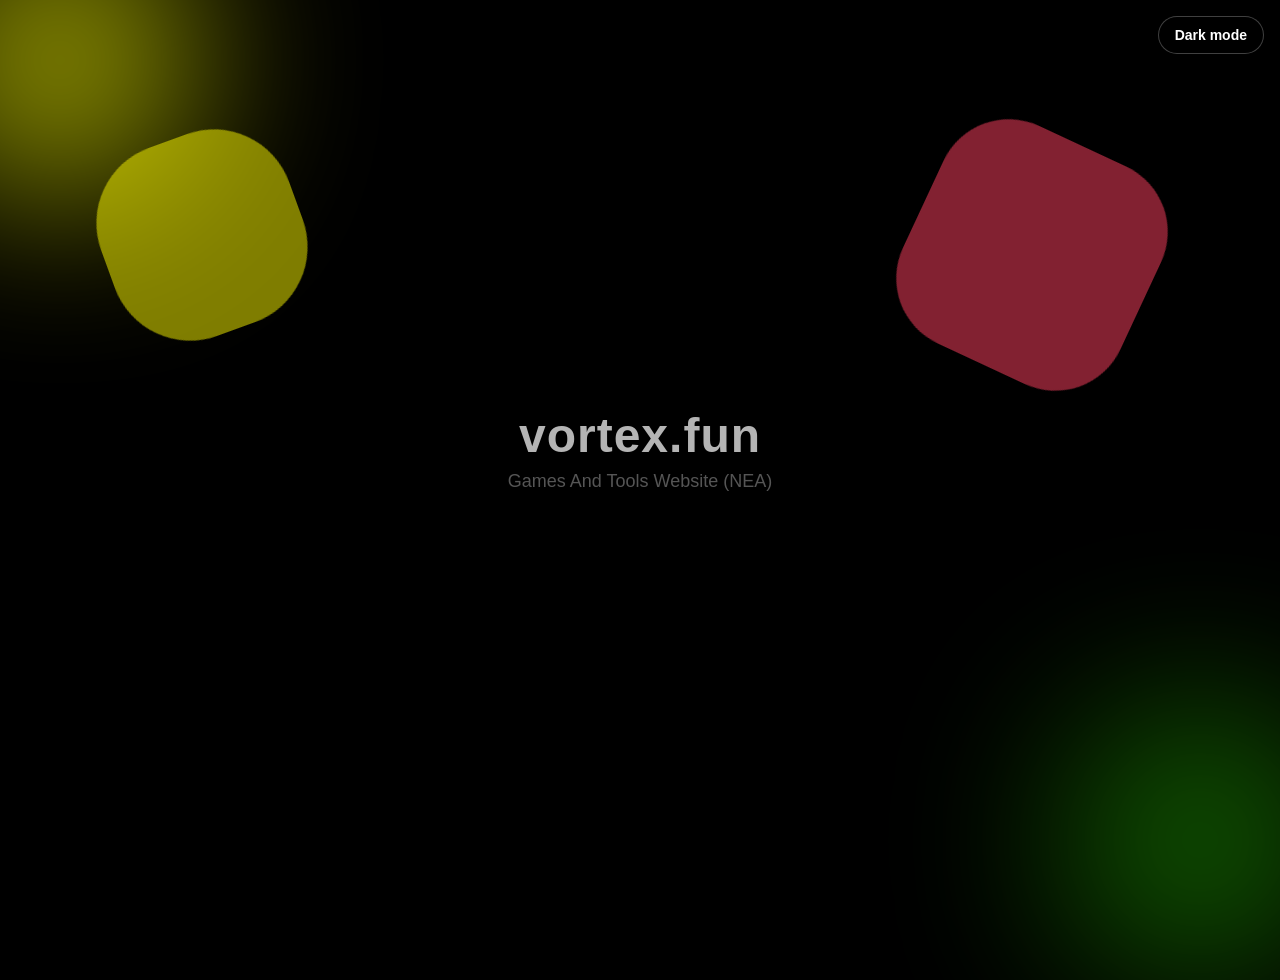
==== index.html @ 30645f9e "Add files via upload Backup for NEA work to ensure that proggress can be made accross the summer hol" ====
<!DOCTYPE html>
<html lang="en">
<head>
  <meta charset="UTF-8" />
  <meta name="viewport" content="width=device-width, initial-scale=1.0" />
  <title>vortex.fun</title>

  <style>
    body {
      margin: 0;
      min-height: 100vh;
      background: #000000;
      font-family: Arial, sans-serif;
      display: flex;
      flex-direction: column;
      justify-content: center;
      align-items: center;
      position: relative;
      overflow: hidden;
    }

    body::before,
    body::after {
      content: "";
      position: absolute;
      border-radius: 50%;
      filter: blur(90px);
      opacity: 0.6;
      pointer-events: none;
    }

    body::before {
      width: 280px;
      height: 280px;
      top: -80px;
      left: -80px;
      background: rgb(251, 255, 0);
    }

    body::after {
      width: 280px;
      height: 280px;
      bottom: -80px;
      right: -60px;
      background: rgba(51, 255, 0, 0.575);
    }

    .shape {
      position: absolute;
      width: 240px;
      height: 240px;
      border-radius: 30%;
      background: rgba(244, 63, 93, 0.534);
      top: 15%;
      right: 10%;
      transform: rotate(25deg);
      filter: blur(0.5px);
      pointer-events: none;
    }

    .shape.alt {
      width: 200px;
      height: 200px;
      border-radius: 40%;
      background: rgba(255, 251, 0, 0.493);
      bottom: 12%;
      left: 8%;
      transform: rotate(-20deg);
    }

    .top-text {
      position: relative;
      z-index: 1;
      text-align: center;
      font-size: clamp(32px, 6vw, 48px);
      font-weight: 700;
      margin-top: 0;
      color: #b4b4b4;
      letter-spacing: 1px;
    }

    .sub-text {
      position: relative;
      z-index: 1;
      text-align: center;
      font-size: 18px;
      color: #555;
      margin-top: 8px;
    }

    .theme-toggle {
      position: absolute;
      top: 16px;
      right: 16px;
      z-index: 2;
      padding: 10px 16px;
      font-size: 14px;
      font-weight: 600;
      border: 1px solid rgba(255, 255, 255, 0.25);
      border-radius: 999px;
      background: rgba(0, 0, 0, 0.45);
      color: #fff;
      cursor: pointer;
      backdrop-filter: blur(12px);
    }

    body.light {
      background: #f5f5f5;
      color: #111;
    }

    body.light::before {
      background: #ffe066;
    }

    body.light::after {
      background: rgba(0, 160, 255, 0.25);
    }

    body.light .shape {
      background: rgba(244, 63, 93, 0.34);
    }

    body.light .shape.alt {
      background: rgba(255, 191, 0, 0.35);
    }

    body.light .top-text {
      color: #111;
    }

    body.light .sub-text {
      color: #444;
    }
  </style>
</head>
<body>
  <button id="theme-toggle" class="theme-toggle" type="button">Dark mode</button>
  <div class="shape"></div>
  <div class="shape alt"></div>
  <div class="top-text">vortex.fun</div>
  <div class="sub-text">Games And Tools Website (NEA)</div>
  <script>
    const body = document.body;
    const toggle = document.getElementById('theme-toggle');
    const storedTheme = localStorage.getItem('theme');

    if (storedTheme === 'light') {
      body.classList.add('light');
    }

    const updateButton = () => {
      toggle.textContent = body.classList.contains('light') ? 'Light mode' : 'Dark mode';
    };

    updateButton();

    toggle.addEventListener('click', () => {
      body.classList.toggle('light');
      const theme = body.classList.contains('light') ? 'light' : 'dark';
      localStorage.setItem('theme', theme);
      updateButton();
    });
  </script>
</body>
</html>
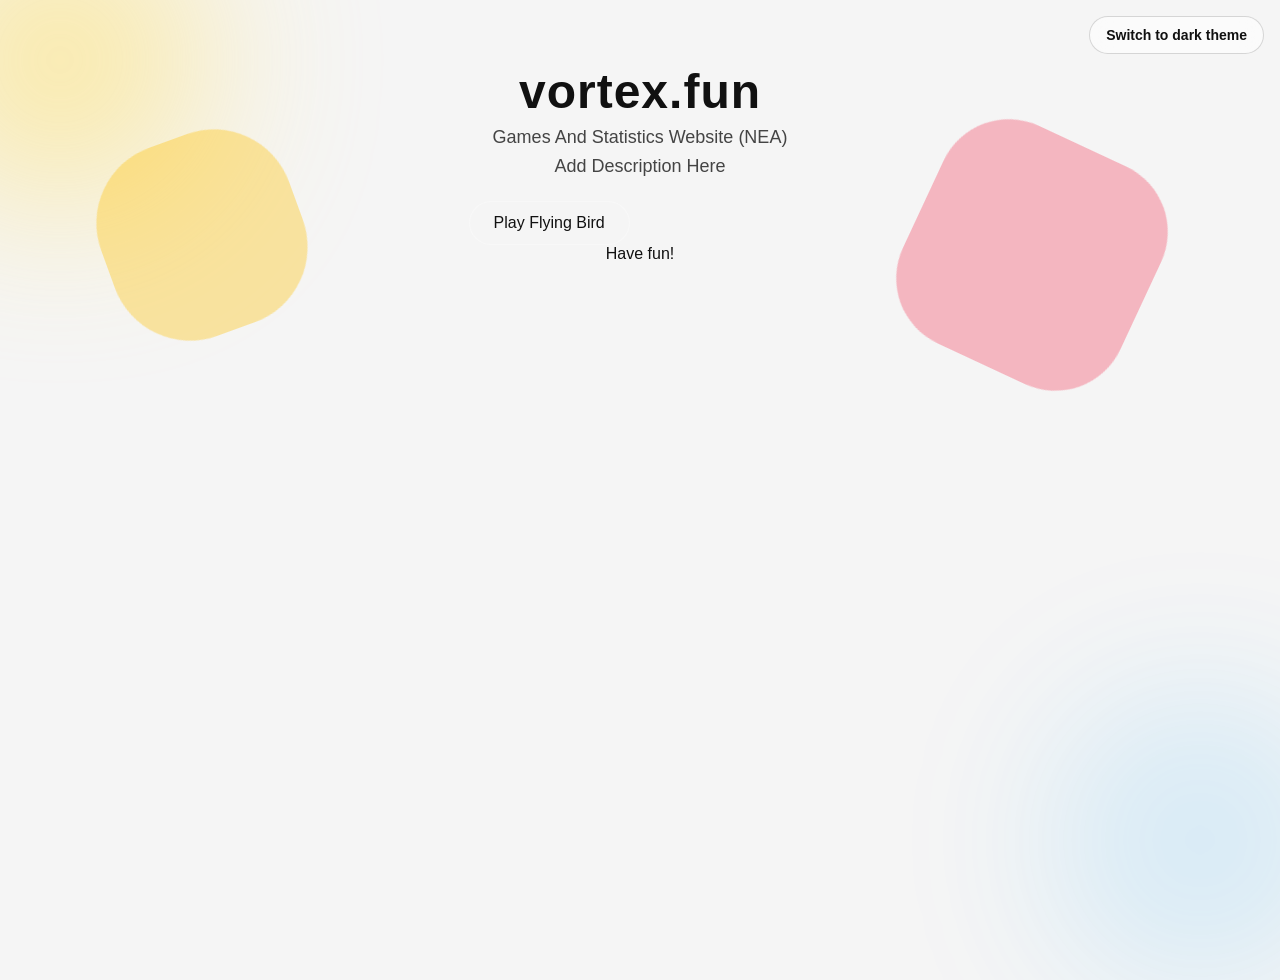
==== commit 2b323e94: "Refactor index.html for theme toggle and styles Updated styles, added theme toggle functionality, an" ====
--- a/index.html
+++ b/index.html
@@ -3,20 +3,43 @@
 <head>
   <meta charset="UTF-8" />
   <meta name="viewport" content="width=device-width, initial-scale=1.0" />
+  <meta name="description" content="vortex.fun — games and tools website project for NEA." />
   <title>vortex.fun</title>
 
   <style>
+    :root {
+      color-scheme: dark light;
+      --bg: #000;
+      --text: #b4b4b4;
+      --subtext: #555;
+      --surface: rgba(0, 0, 0, 0.45);
+      --surface-border: rgba(255, 255, 255, 0.25);
+      --accent-1: rgba(251, 255, 0, 0.8);
+      --accent-2: rgba(51, 255, 0, 0.575);
+      --shape-1: rgba(244, 63, 93, 0.534);
+      --shape-2: rgba(255, 251, 0, 0.493);
+      --transition: 0.33s ease;
+    }
+
+    * {
+      box-sizing: border-box;
+    }
+
     body {
       margin: 0;
       min-height: 100vh;
-      background: #000000;
-      font-family: Arial, sans-serif;
       display: flex;
       flex-direction: column;
-      justify-content: center;
+      justify-content: flex-start;
       align-items: center;
       position: relative;
-      overflow: hidden;
+      overflow-x: hidden;
+      overflow-y: auto;
+      padding: 64px 0 128px;
+      background: var(--bg);
+      color: var(--text);
+      font-family: "Segoe UI", Arial, sans-serif;
+      transition: background var(--transition), color var(--transition);
     }
 
     body::before,
@@ -27,6 +50,7 @@
       filter: blur(90px);
       opacity: 0.6;
       pointer-events: none;
+      transition: background var(--transition), opacity var(--transition);
     }
 
     body::before {
@@ -34,7 +58,7 @@
       height: 280px;
       top: -80px;
       left: -80px;
-      background: rgb(251, 255, 0);
+      background: var(--accent-1);
     }
 
     body::after {
@@ -42,7 +66,7 @@
       height: 280px;
       bottom: -80px;
       right: -60px;
-      background: rgba(51, 255, 0, 0.575);
+      background: var(--accent-2);
     }
 
     .shape {
@@ -50,42 +74,23 @@
       width: 240px;
       height: 240px;
       border-radius: 30%;
-      background: rgba(244, 63, 93, 0.534);
+      background: var(--shape-1);
       top: 15%;
       right: 10%;
       transform: rotate(25deg);
       filter: blur(0.5px);
       pointer-events: none;
+      transition: background var(--transition), transform var(--transition);
     }
 
     .shape.alt {
       width: 200px;
       height: 200px;
       border-radius: 40%;
-      background: rgba(255, 251, 0, 0.493);
+      background: var(--shape-2);
       bottom: 12%;
       left: 8%;
       transform: rotate(-20deg);
-    }
-
-    .top-text {
-      position: relative;
-      z-index: 1;
-      text-align: center;
-      font-size: clamp(32px, 6vw, 48px);
-      font-weight: 700;
-      margin-top: 0;
-      color: #b4b4b4;
-      letter-spacing: 1px;
-    }
-
-    .sub-text {
-      position: relative;
-      z-index: 1;
-      text-align: center;
-      font-size: 18px;
-      color: #555;
-      margin-top: 8px;
     }
 
     .theme-toggle {
@@ -96,71 +101,118 @@
       padding: 10px 16px;
       font-size: 14px;
       font-weight: 600;
-      border: 1px solid rgba(255, 255, 255, 0.25);
+      border: 1px solid var(--surface-border);
       border-radius: 999px;
-      background: rgba(0, 0, 0, 0.45);
+      background: var(--surface);
       color: #fff;
       cursor: pointer;
       backdrop-filter: blur(12px);
-    }
-
+      transition: background var(--transition), color var(--transition), border-color var(--transition);
+    }
+
+    .top-text,
+    .sub-text,
+    .bottom-text,
+    .link-button {
+      position: relative;
+      z-index: 1;
+      text-align: center;
+      padding: 0 24px;
+      margin: 0;
+    }
+
+    .top-text {
+      font-size: clamp(32px, 6vw, 48px);
+      font-weight: 700;
+      letter-spacing: 1px;
+    }
+
+    .link-button {
+      display: inline-block;
+      margin: 24px auto 0;
+      padding: 12px 24px;
+      border-radius: 999px;
+      background: rgba(255, 255, 255, 0.08);
+      color: inherit;
+      text-decoration: none;
+      border: 1px solid rgba(255, 255, 255, 0.25);
+      transition: background var(--transition), border-color var(--transition), transform var(--transition);
+    }
+
+    .link-button:hover,
+    .link-button:focus-visible {
+      background: rgba(255, 255, 255, 0.15);
+      transform: translateY(-1px);
+    }
+
+    .sub-text {
+      margin-top: 8px;
+      font-size: 18px;
+      color: var(--subtext);
+    }
+.sub-text a {
+      color: var(--accent-1);
+      text-decoration: none;
+    }
     body.light {
-      background: #f5f5f5;
+      --bg: #f5f5f5;
+      --text: #111;
+      --subtext: #444;
+      --surface: rgba(255, 255, 255, 0.55);
+      --surface-border: rgba(0, 0, 0, 0.15);
+      --accent-1: #ffe066;
+      --accent-2: rgba(0, 160, 255, 0.25);
+      --shape-1: rgba(244, 63, 93, 0.34);
+      --shape-2: rgba(255, 191, 0, 0.35);
+    }
+
+    body.light .theme-toggle {
       color: #111;
-    }
-
-    body.light::before {
-      background: #ffe066;
-    }
-
-    body.light::after {
-      background: rgba(0, 160, 255, 0.25);
-    }
-
-    body.light .shape {
-      background: rgba(244, 63, 93, 0.34);
-    }
-
-    body.light .shape.alt {
-      background: rgba(255, 191, 0, 0.35);
-    }
-
-    body.light .top-text {
-      color: #111;
-    }
-
-    body.light .sub-text {
-      color: #444;
     }
   </style>
 </head>
 <body>
-  <button id="theme-toggle" class="theme-toggle" type="button">Dark mode</button>
+  <button id="theme-toggle" class="theme-toggle" type="button" aria-pressed="false">
+    Switch to light theme
+  </button>
+
   <div class="shape"></div>
   <div class="shape alt"></div>
-  <div class="top-text">vortex.fun</div>
-  <div class="sub-text">Games And Tools Website (NEA)</div>
+
+  <main>
+    <h1 class="top-text">vortex.fun</h1>
+    <p class="sub-text">Games And Statistics Website (NEA)</p>
+    <p class="sub-text">Add Description Here</p>
+    <a class="link-button" href="flyingbird.html">Play Flying Bird</a>
+  </main>
+
+  <footer class="bottom-text">Have fun!</footer>
+
   <script>
     const body = document.body;
     const toggle = document.getElementById('theme-toggle');
     const storedTheme = localStorage.getItem('theme');
-
-    if (storedTheme === 'light') {
+    const preferredTheme = window.matchMedia('(prefers-color-scheme: light)').matches ? 'light' : 'dark';
+    const theme = storedTheme || preferredTheme;
+
+    if (theme === 'light') {
       body.classList.add('light');
     }
 
-    const updateButton = () => {
-      toggle.textContent = body.classList.contains('light') ? 'Light mode' : 'Dark mode';
+    const updateToggle = () => {
+      const isLight = body.classList.contains('light');
+      toggle.textContent = isLight ? 'Switch to dark theme' : 'Switch to light theme';
+      toggle.setAttribute('aria-pressed', String(isLight));
     };
 
-    updateButton();
+    updateToggle();
 
     toggle.addEventListener('click', () => {
       body.classList.toggle('light');
-      const theme = body.classList.contains('light') ? 'light' : 'dark';
-      localStorage.setItem('theme', theme);
-      updateButton();
+      const nextTheme = body.classList.contains('light') ? 'light' : 'dark';
+      localStorage.setItem('theme', nextTheme);
+      updateToggle();
     });
   </script>
 </body>
-</html>+</html>
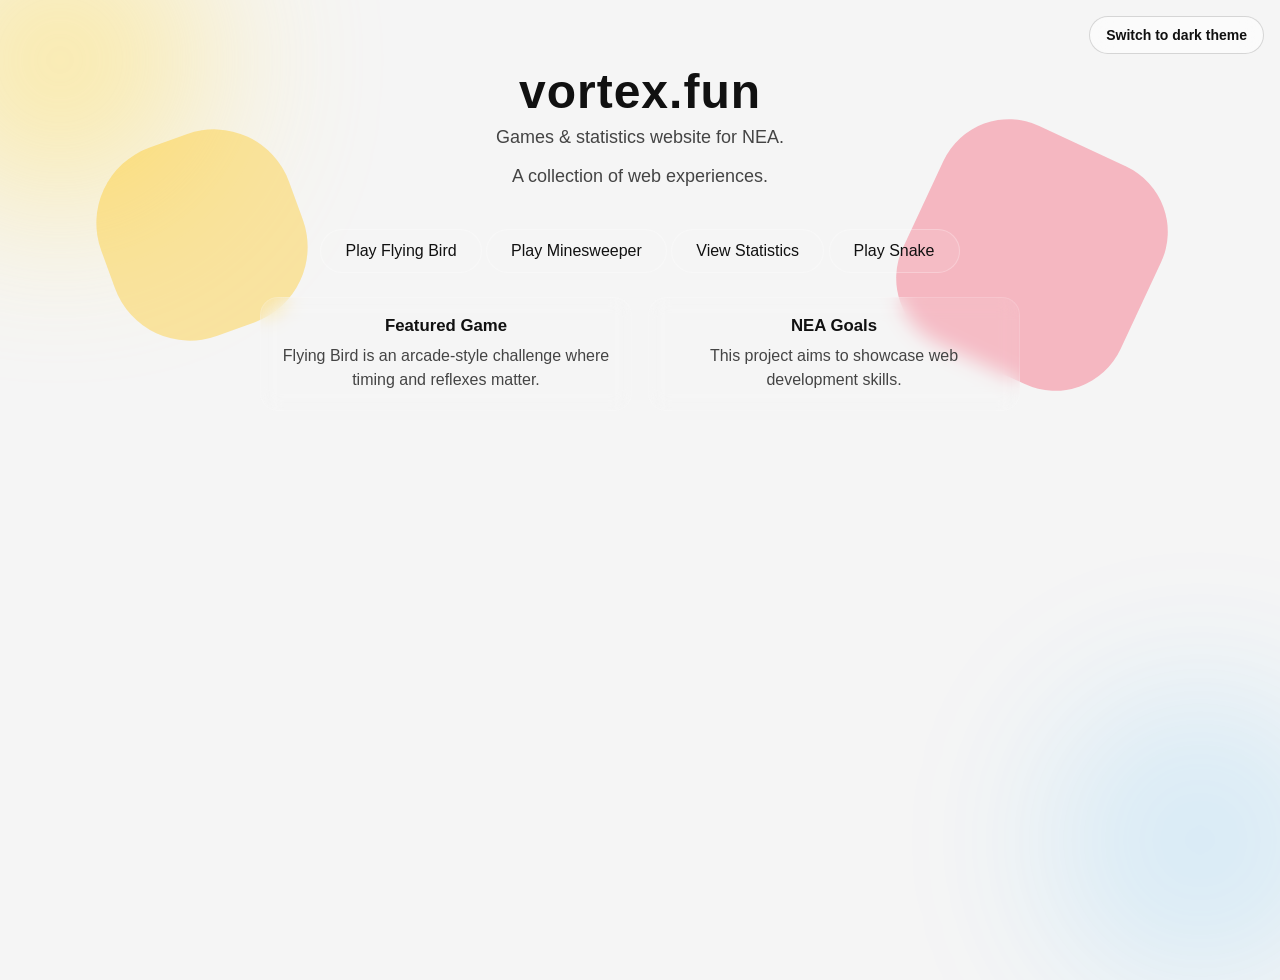
==== commit f1afb7b2: "Add files via upload" ====
--- a/index.html
+++ b/index.html
@@ -10,8 +10,8 @@
     :root {
       color-scheme: dark light;
       --bg: #000;
-      --text: #b4b4b4;
-      --subtext: #555;
+      --text: #f5f7fb;
+      --subtext: #b0b9c8;
       --surface: rgba(0, 0, 0, 0.45);
       --surface-border: rgba(255, 255, 255, 0.25);
       --accent-1: rgba(251, 255, 0, 0.8);
@@ -21,9 +21,7 @@
       --transition: 0.33s ease;
     }
 
-    * {
-      box-sizing: border-box;
-    }
+    * { box-sizing: border-box; }
 
     body {
       margin: 0;
@@ -34,8 +32,7 @@
       align-items: center;
       position: relative;
       overflow-x: hidden;
-      overflow-y: auto;
-      padding: 64px 0 128px;
+      padding: 64px 24px 128px;
       background: var(--bg);
       color: var(--text);
       font-family: "Segoe UI", Arial, sans-serif;
@@ -78,7 +75,6 @@
       top: 15%;
       right: 10%;
       transform: rotate(25deg);
-      filter: blur(0.5px);
       pointer-events: none;
       transition: background var(--transition), transform var(--transition);
     }
@@ -110,21 +106,50 @@
       transition: background var(--transition), color var(--transition), border-color var(--transition);
     }
 
-    .top-text,
-    .sub-text,
-    .bottom-text,
-    .link-button {
+    main {
       position: relative;
       z-index: 1;
+      width: min(100%, 760px);
       text-align: center;
-      padding: 0 24px;
-      margin: 0;
     }
 
     .top-text {
       font-size: clamp(32px, 6vw, 48px);
       font-weight: 700;
       letter-spacing: 1px;
+      margin: 0;
+    }
+
+    .sub-text {
+      margin-top: 8px;
+      font-size: 18px;
+      color: var(--subtext);
+    }
+
+    .card-row {
+      display: grid;
+      grid-template-columns: repeat(2, minmax(0, 1fr));
+      gap: 16px;
+      margin-top: 24px;
+    }
+
+    .card {
+      padding: 18px;
+      border-radius: 18px;
+      background: rgba(255,255,255,0.07);
+      border: 1px solid rgba(255,255,255,0.15);
+      backdrop-filter: blur(10px);
+    }
+
+    .card h2 {
+      margin: 0 0 8px;
+      font-size: 1.05rem;
+    }
+
+    .card p {
+      margin: 0;
+      color: var(--subtext);
+      line-height: 1.5;
     }
 
     .link-button {
@@ -145,15 +170,6 @@
       transform: translateY(-1px);
     }
 
-    .sub-text {
-      margin-top: 8px;
-      font-size: 18px;
-      color: var(--subtext);
-    }
-.sub-text a {
-      color: var(--accent-1);
-      text-decoration: none;
-    }
     body.light {
       --bg: #f5f5f5;
       --text: #111;
@@ -169,6 +185,10 @@
     body.light .theme-toggle {
       color: #111;
     }
+
+    @media (max-width: 760px) {
+      .card-row { grid-template-columns: 1fr; }
+    }
   </style>
 </head>
 <body>
@@ -181,12 +201,29 @@
 
   <main>
     <h1 class="top-text">vortex.fun</h1>
-    <p class="sub-text">Games And Statistics Website (NEA)</p>
-    <p class="sub-text">Add Description Here</p>
+    <p class="sub-text">Games & statistics website for NEA.</p>
+    <p class="sub-text">A collection of web experiences.</p>
+
     <a class="link-button" href="flyingbird.html">Play Flying Bird</a>
+
+    <a class="link-button" href="minesweeper.html">Play Minesweeper</a>
+    
+    <a class="link-button" href="statistics.html">View Statistics</a>
+
+    <a class="link-button" href="snake.html">Play Snake</a>
+
+
+    <div class="card-row">
+      <section class="card" aria-label="Featured game">
+        <h2>Featured Game</h2>
+        <p>Flying Bird is an arcade-style challenge where timing and reflexes matter.</p>
+      </section>
+      <section class="card" aria-label="Project goals">
+        <h2>NEA Goals</h2>
+        <p>This project aims to showcase web development skills.</p>
+      </section>
+    </div>
   </main>
-
-  <footer class="bottom-text">Have fun!</footer>
 
   <script>
     const body = document.body;
@@ -215,4 +252,4 @@
     });
   </script>
 </body>
-</html>
+</html>
